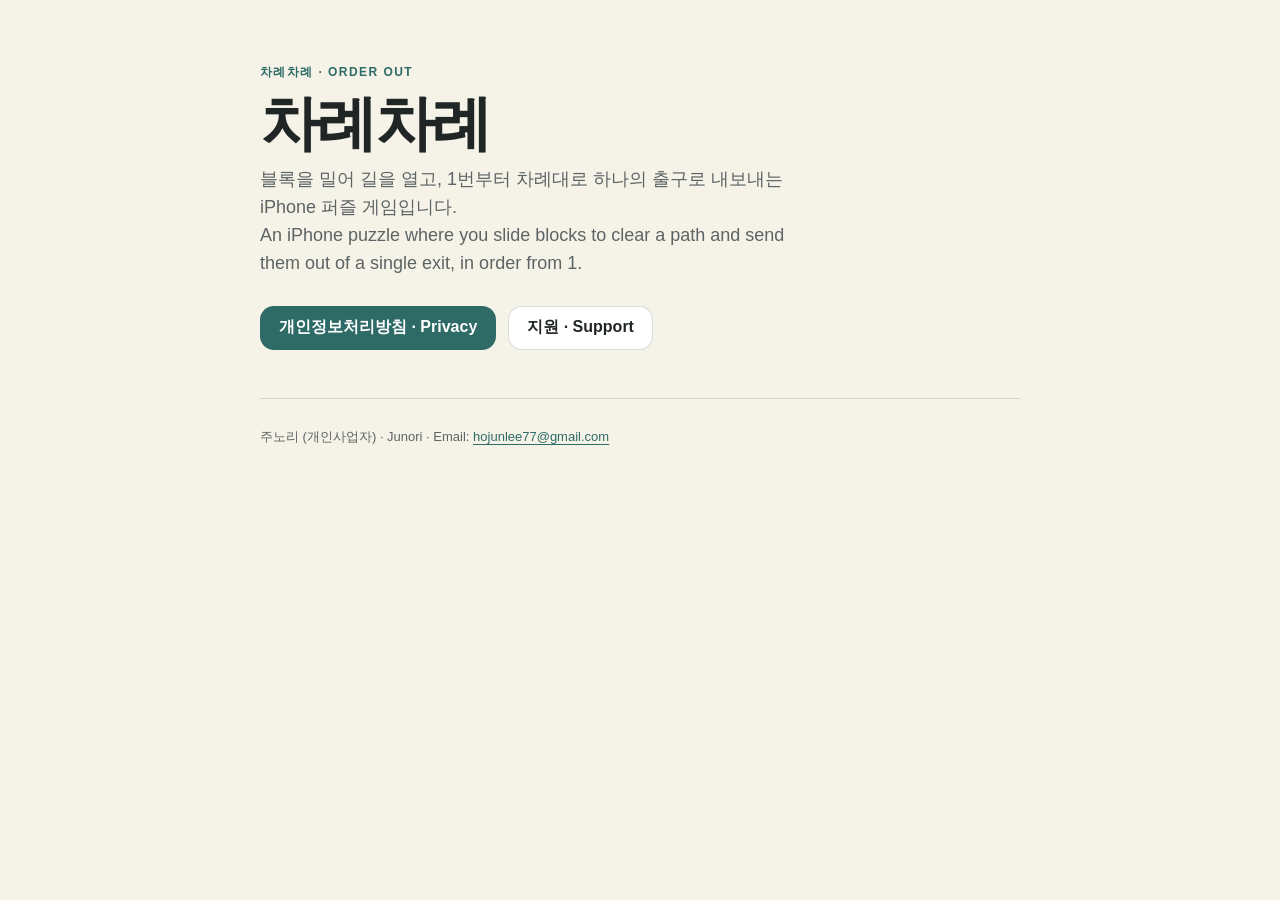
==== index.html @ 9bdde51e "Publish Order Out privacy policy and support pages Co-Authored-By: Claude Opus 5.5 <noreply@anthropi" ====
<!doctype html>
<html lang="ko">
<head>
  <meta charset="utf-8">
  <meta name="viewport" content="width=device-width, initial-scale=1">
  <meta name="description" content="차례차례(Order Out) 개인정보처리방침과 고객 지원 · Privacy Policy and Support for Order Out.">
  <title>차례차례 · Order Out</title>
  <link rel="stylesheet" href="styles.css">
</head>
<body>
  <main>
    <header>
      <div class="eyebrow">차례차례 · Order Out</div>
      <h1>차례차례</h1>
      <p class="lede">블록을 밀어 길을 열고, 1번부터 차례대로 하나의 출구로 내보내는 iPhone 퍼즐 게임입니다.</p>
      <p class="lede" lang="en">An iPhone puzzle where you slide blocks to clear a path and send them out of a single exit, in order from 1.</p>
      <div class="actions">
        <a class="button primary" href="privacy/">개인정보처리방침 · Privacy</a>
        <a class="button" href="support/">지원 · Support</a>
      </div>
    </header>
    <footer>
      주노리 (개인사업자) · Junori · Email: <a href="mailto:hojunlee77@gmail.com?subject=Order%20Out">hojunlee77@gmail.com</a>
    </footer>
  </main>
</body>
</html>
---- styles.css ----
:root {
  color-scheme: light dark;
  --accent: #2e6b66;
  --paper: #f5f2e8;
  --ink: #202526;
  --secondary: #5d6464;
  --line: rgba(32, 37, 38, 0.16);
  --surface: #ffffff;
}

* {
  box-sizing: border-box;
}

html {
  background: var(--paper);
  font-family: -apple-system, BlinkMacSystemFont, "SF Pro Text", "Apple SD Gothic Neo", sans-serif;
  color: var(--ink);
}

body {
  margin: 0;
  min-height: 100vh;
  background: var(--paper);
}

main {
  width: min(100% - 40px, 760px);
  margin: 0 auto;
  padding: 64px 0 80px;
}

header {
  margin-bottom: 48px;
}

.eyebrow {
  color: var(--accent);
  font-size: 12px;
  font-weight: 700;
  letter-spacing: 0.12em;
  text-transform: uppercase;
}

h1 {
  margin: 12px 0 12px;
  font-size: clamp(38px, 8vw, 60px);
  line-height: 1.02;
  letter-spacing: -0.045em;
}

.lede {
  max-width: 34rem;
  margin: 0;
  color: var(--secondary);
  font-size: 18px;
  line-height: 1.55;
}

.meta {
  margin-top: 20px;
  color: var(--secondary);
  font-size: 14px;
}

.language {
  padding: 32px 0;
  border-top: 1px solid var(--line);
}

.language:first-of-type {
  padding-top: 0;
  border-top: 0;
}

h2 {
  margin: 0 0 28px;
  font-size: 24px;
  letter-spacing: -0.02em;
}

h3 {
  margin: 30px 0 8px;
  font-size: 17px;
}

p,
li {
  font-size: 16px;
  line-height: 1.68;
}

p {
  margin: 8px 0 16px;
}

ul {
  margin: 8px 0 20px;
  padding-left: 22px;
}

a {
  color: var(--accent);
  text-underline-offset: 3px;
}

.actions {
  display: flex;
  flex-wrap: wrap;
  gap: 12px;
  margin: 28px 0 8px;
}

.button {
  display: inline-flex;
  min-height: 44px;
  align-items: center;
  justify-content: center;
  padding: 0 18px;
  border: 1px solid var(--line);
  border-radius: 14px;
  background: var(--surface);
  color: var(--ink);
  font-weight: 600;
  text-decoration: none;
}

.button.primary {
  border-color: transparent;
  background: var(--accent);
  color: white;
}

footer {
  padding-top: 28px;
  border-top: 1px solid var(--line);
  color: var(--secondary);
  font-size: 13px;
  line-height: 1.6;
}

@media (prefers-color-scheme: dark) {
  :root {
    --accent: #edc67d;
    --paper: #142a29;
    --ink: #f7f6f2;
    --secondary: #aab1b0;
    --line: rgba(247, 246, 242, 0.18);
    --surface: #1f3a38;
  }

  .button.primary {
    color: #142a29;
  }
}

@media (prefers-reduced-motion: reduce) {
  *,
  *::before,
  *::after {
    scroll-behavior: auto !important;
  }
}

table {
  width: 100%;
  margin: 8px 0 20px;
  border-collapse: collapse;
  font-size: 15px;
  line-height: 1.55;
}

th,
td {
  padding: 10px 12px 10px 0;
  border-bottom: 1px solid var(--line);
  text-align: left;
  vertical-align: top;
}

th {
  width: 32%;
  color: var(--secondary);
  font-weight: 600;
}
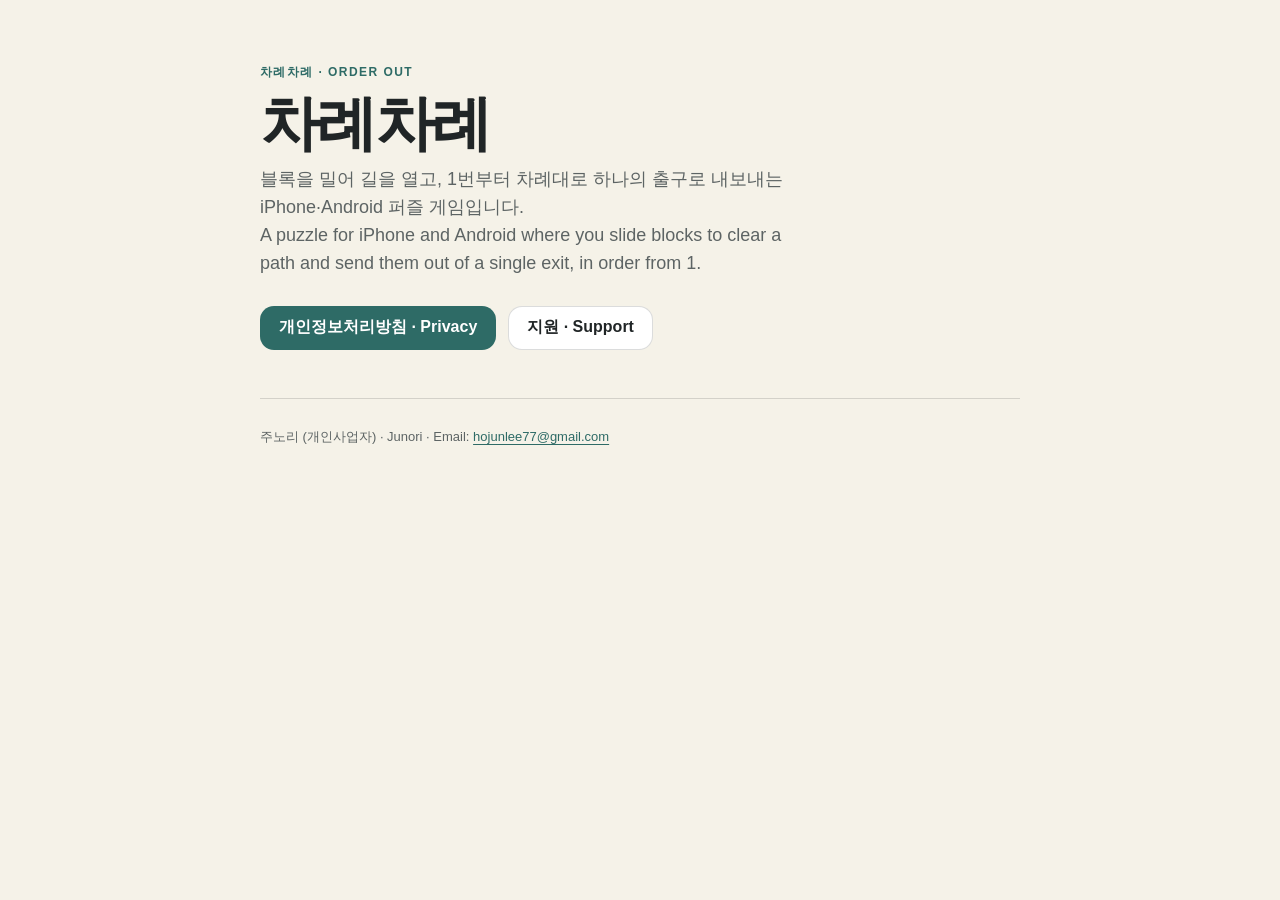
==== commit d73cff01: "Add Android privacy and Google Play purchase support" ====
--- a/index.html
+++ b/index.html
@@ -12,8 +12,8 @@
     <header>
       <div class="eyebrow">차례차례 · Order Out</div>
       <h1>차례차례</h1>
-      <p class="lede">블록을 밀어 길을 열고, 1번부터 차례대로 하나의 출구로 내보내는 iPhone 퍼즐 게임입니다.</p>
-      <p class="lede" lang="en">An iPhone puzzle where you slide blocks to clear a path and send them out of a single exit, in order from 1.</p>
+      <p class="lede">블록을 밀어 길을 열고, 1번부터 차례대로 하나의 출구로 내보내는 iPhone·Android 퍼즐 게임입니다.</p>
+      <p class="lede" lang="en">A puzzle for iPhone and Android where you slide blocks to clear a path and send them out of a single exit, in order from 1.</p>
       <div class="actions">
         <a class="button primary" href="privacy/">개인정보처리방침 · Privacy</a>
         <a class="button" href="support/">지원 · Support</a>
